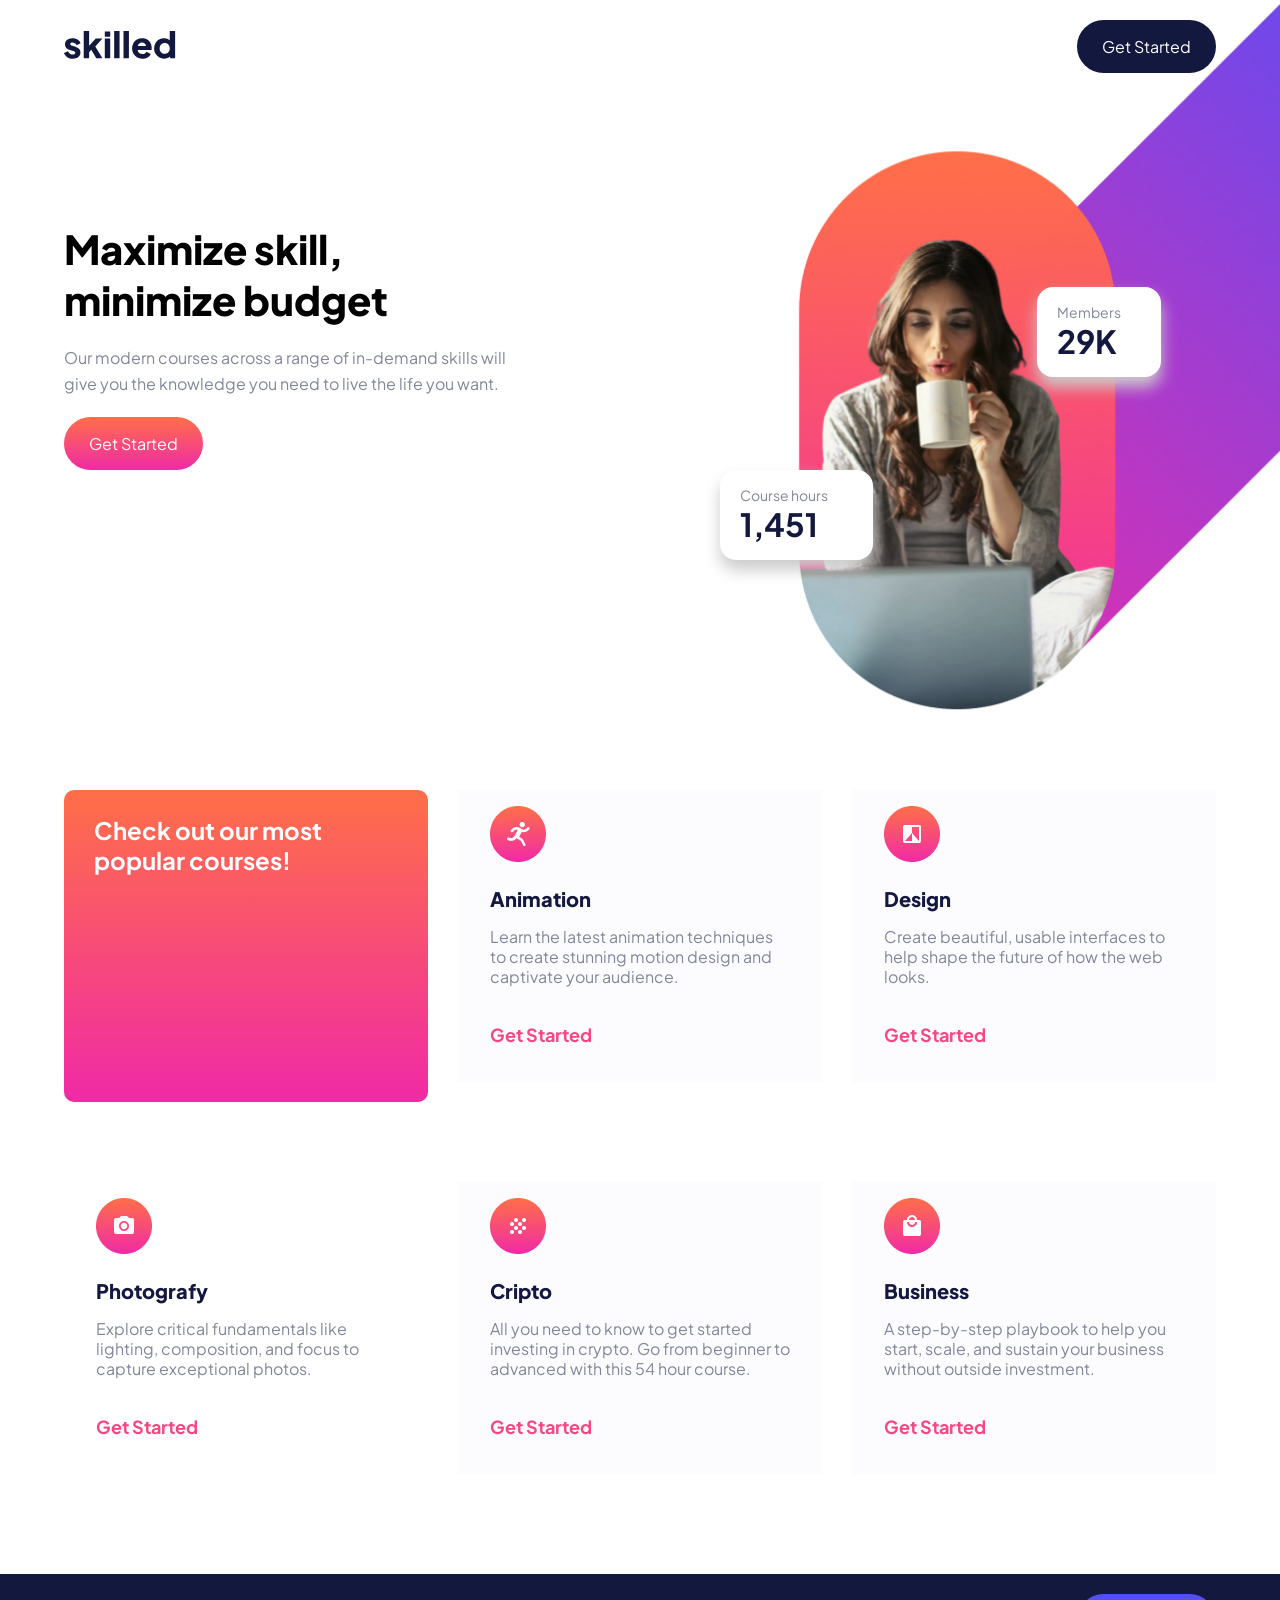
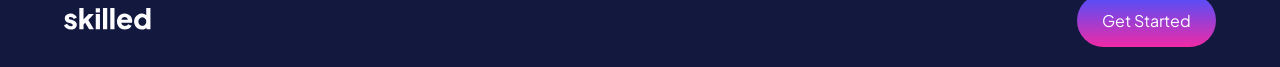
==== code/index.html @ 69a53175 "Inicio del Trabajo Importación de plantilla de trabajo para un diseño Responsive" ====
<!doctype html>
<html class="no-js" lang="">

<head>
  <meta charset="utf-8">
  <meta name="viewport" content="width=device-width, initial-scale=1">
  <title>CSS Proyectos - Elearning Landing Page</title>
  <link rel="stylesheet" href="css/style.css">
  <meta name="description" content="">
  <link rel="preconnect" href="https://fonts.googleapis.com">
  <link rel="preconnect" href="https://fonts.gstatic.com" crossorigin>
  <link href="https://fonts.googleapis.com/css2?family=Plus+Jakarta+Sans:ital,wght@0,200..800;1,200..800&display=swap" rel="stylesheet">

  <meta property="og:title" content="">
  <meta property="og:type" content="">
  <meta property="og:url" content="">
  <meta property="og:image" content="">

  <link rel="icon" href="/favicon.ico" sizes="any">
  <link rel="icon" href="/icon.svg" type="image/svg+xml">
  <link rel="apple-touch-icon" href="icon.png">

  <link rel="manifest" href="site.webmanifest">
  <meta name="theme-color" content="#fafafa">
</head>

<body>
  <header class="header__principal">
    <div class="container">
      <a href="#">
        <img src="img/skilled.logo.svg" alt="Logotipo de Elearning Page">
      </a>

      <nav class="nav__principal">
        <ul>
          <li>
            <a class="button" href="#">Get Started</a>
          </li>
        </ul>
      </nav>

    </div>
  </header>

  <main>
    <div class="hero">
      <div class="container">
        <div class="hero__content">
          <h1 class="hero__title">Maximize skill, minimize budget</h1>
          <p class="hero__subtitle">Our modern courses across a range of 
            in-demand skills will give you the knowledge you need to live the life you want.
          </p>
          
          <p class="hero__buttons">
            <a class="button-pink-orange" href="#">Get Started</a>
          </p>
        </div>
          

        <div class="hero__img">
          <img class="hero__img-mobile" src="img/hero-img-mobile.png" alt="">
          <div class="hero__number 
          hero__number-1">
            <span class="hero__number-title">
              Members
            </span>
            <span class="hero__number-number">
              29K
            </span>
          </div>
          <div class="hero__number 
          hero__number-2">
            <span class="hero__number-title">
              Course hours
            </span>
            <span class="hero__number-number">
              1,451
            </span>
          </div>
        </div>
      </div>
    </div>

    <div class="activities">
      <div class="container">
        <header class="activities__header">
          <h2>Check out our most popular courses!</h2>
        </header>

        <article class="activities__item 
          activities__item--animation">
          <span class="activities__item-icon">
            <img src="img/animation-icon.png" alt="">
          </span>
          <h3 class="activities__item-title">Animation</h3>
          <p class="activities__item-description">
            Learn the latest animation techniques to create stunning 
            motion design and captivate your audience.
          </p>
          <p class="activities__item-cta">
            <a class="button-link" href="#">Get Started</a>
          </p>
        </article>

        <article class="activities__item 
          activities__item--design">
          <span class="activities__item-icon">
            <img src="img/design-icon.png" alt="">
          </span>
          <h3 class="activities__item-title">Design</h3>
          <p class="activities__item-description">
            Create beautiful, usable interfaces 
            to help shape the future of how the web looks.
          </p>
          <p class="activities__item-cta">
            <a class="button-link" href="#">Get Started</a>
          </p>
        </article>

        <article class="activities__item 
          activities__item--photograpy">
          <span class="activities__item-icon">
            <img src="img/photografy-icon.png" alt="">
          </span>
          <h3 class="activities__item-title">Photografy</h3>
          <p class="activities__item-description">
            Explore critical fundamentals like lighting, 
            composition, and focus to capture exceptional photos.
          </p>
          <p class="activities__item-cta">
            <a class="button-link" href="#">Get Started</a>
          </p>
        </article>

        <article class="activities__item 
          activities__item--cripto">
          <span class="activities__item-icon">
            <img src="img/cripto-icon.png" alt="">
          </span>
          <h3 class="activities__item-title">Cripto</h3>
          <p class="activities__item-description">
            All you need to know to get started investing in crypto. 
            Go from beginner to advanced with this 54 hour course.
          </p>
          <p class="activities__item-cta">
            <a class="button-link" href="#">Get Started</a>
          </p>
        </article>

        <article class="activities__item 
          activities__item--business">
          <span class="activities__item-icon">
            <img src="img/bussines-icon.png" alt="">
          </span>
          <h3 class="activities__item-title">Business</h3>
          <p class="activities__item-description">
            A step-by-step playbook to help you start, scale, 
            and sustain your business without outside investment.
          </p>
          <p class="activities__item-cta">
            <a class="button-link" href="#">Get Started</a>
          </p>
        </article>
      </div>
    </div>


  </main>

  <footer class="footer__principal">
    <div class="container">
      <a href="#">
        <img src="img/skilled-white-logo.svg" alt="Logotipo de Elearning Page">
      </a>

      <nav class="nav__secundario">
        <ul>
          <li>
            <a class="button-pink-blue" href="#">Get Started</a>
          </li>
        </ul>
      </nav>

    </div>
  </footer>

</body>

</html>
---- code/css/style.css ----
/* Fonts*/
/* Sizes Container */
/* Colors */
* {
  padding: 0;
  margin: 0;
  box-sizing: border-box;
}

body {
  font-family: "Plus Jakarta Sans", sans-serif;
}

img {
  max-width: 100%;
}

h1,
h2,
h3,
h4,
h5 {
  font-family: "Plus Jakarta Sans", sans-serif;
}

.button {
  display: inline-block;
  color: #FFFFFF;
  background-color: #13183F;
  padding: 16px 25px;
  border-radius: 28px;
  text-decoration: none;
}
.button:hover {
  background-color: #666ca3;
}

.button-pink-blue {
  display: inline-block;
  color: #FFFFFF;
  background-color: #13183F;
  padding: 16px 25px;
  border-radius: 28px;
  text-decoration: none;
}
.button-pink-blue:hover {
  background-color: #666ca3;
}
.button-pink-blue {
  background-image: linear-gradient(180deg, #4851FF 0.04%, #F02AA6 100%);
}
.button-pink-blue:hover {
  background: linear-gradient(0deg, rgba(255, 255, 255, 0.5) 0%, rgba(255, 255, 255, 0.5) 100%), linear-gradient(180deg, #4251FF -54.32%, #F02AA6 100%);
}

.button-pink-orange {
  display: inline-block;
  color: #FFFFFF;
  background-color: #13183F;
  padding: 16px 25px;
  border-radius: 28px;
  text-decoration: none;
}
.button-pink-orange:hover {
  background-color: #666ca3;
}
.button-pink-orange {
  background-image: linear-gradient(180deg, #FF6F48 0.04%, #F02AA6 100%);
}
.button-pink-orange:hover {
  background: linear-gradient(0deg, rgba(255, 255, 255, 0.5) 0%, rgba(255, 255, 255, 0.5) 100%), linear-gradient(180deg, #FF6F48 0%, #F02AA6 100%);
}

.button-link {
  color: #F74780;
  font-weight: bold;
  text-decoration: none;
  font-size: 18px;
}

.hero {
  margin-bottom: 120px;
}
.hero__title {
  margin-bottom: 20px;
  font-size: 40px;
  font-weight: 800;
  line-height: 51px;
}
.hero__subtitle {
  margin-bottom: 20px;
  color: #83869A;
  line-height: 26px;
}
.hero__buttons {
  margin-bottom: 40px;
}
.hero__img {
  text-align: center;
  width: 80%;
  margin-left: 10%;
  position: relative;
}
@media (min-width: 768px) {
  .hero__img {
    width: 50%;
    margin: 0;
  }
}
.hero__number {
  display: inline-block;
  background-color: white;
  width: max-content;
  color: #13183F;
  padding: 5px;
  text-align: left;
  gap: 10px;
  position: absolute;
  border-radius: 1rem;
  box-shadow: 0 10px 1rem #ccc;
}
.hero__number span {
  display: block;
}
.hero__number-title {
  font-size: 14px;
  color: #83869A;
}
.hero__number-number {
  color: #13183F;
  font-size: 32px;
  font-weight: 700;
}
.hero__number-1 {
  padding: 16px 20px 16px 20px;
  top: 0;
  right: 0;
  position: absolute;
}
@media (min-width: 768px) {
  .hero__number-1 {
    top: -15px;
  }
}
@media (min-width: 1024px) {
  .hero__number-1 {
    top: 64px;
    padding-right: 40px;
  }
}
@media (min-width: 1200px) {
  .hero__number-1 {
    top: 64px;
    right: 55px;
    padding-right: 40px;
  }
}
.hero__number-2 {
  padding: 16px 45px 16px 20px;
  bottom: 0;
  left: 0;
  position: absolute;
}
@media (min-width: 768px) {
  .hero__number-2 {
    bottom: -80px;
    left: 34px;
  }
}
@media (min-width: 1024px) {
  .hero__number-2 {
    bottom: -130px;
    left: 64px;
  }
}
@media (min-width: 1200px) {
  .hero__number-2 {
    bottom: -50px;
    left: 80px;
  }
}
@media (min-width: 768px) {
  .hero__img-mobile {
    display: none;
  }
}
@media (min-width: 768px) {
  .hero .container {
    display: flex;
    justify-content: space-between;
  }
}
@media (min-width: 1024px) {
  .hero .container {
    padding-bottom: 200px;
  }
}
@media (min-width: 768px) {
  .hero__content {
    width: 50%;
  }
}
@media (min-width: 1024px) {
  .hero__content {
    width: 40%;
  }
}
@media (min-width: 1200px) {
  .hero__content {
    max-width: 450px;
  }
}
@media (min-width: 1024px) {
  .hero {
    margin-bottom: 50px;
  }
}

.activities__header {
  background-image: linear-gradient(180deg, #FF6F48 0.04%, #F02AA6 100%);
  padding: 25px 30px;
  color: white;
  border-radius: 10px;
  margin-bottom: 20px;
}
@media (min-width: 768px) {
  .activities__header {
    margin-bottom: 0;
  }
}
.activities__item {
  padding: 1rem 2rem;
}
.activities__item--animation {
  background-color: #FCFCFF;
  margin-bottom: 20px;
}
.activities__item--design {
  background-color: #FCFCFF;
  margin-bottom: 20px;
}
.activities__item--photografy {
  background-color: #FCFCFF;
  margin-bottom: 20px;
}
.activities__item--cripto {
  background-color: #FCFCFF;
  margin-bottom: 20px;
}
.activities__item--business {
  background-color: #FCFCFF;
  margin-bottom: 20px;
}
.activities__item-icon {
  margin-bottom: 40px;
}
.activities__item-title {
  color: #13183F;
  font-weight: 800;
  font-size: 20px;
  margin-bottom: 16px;
  margin-top: 20px;
}
.activities__item-description {
  font-size: 16px;
  line-height: 20px;
  color: #83869A;
  margin-bottom: 16px;
}
.activities__item-cta {
  padding: 20px 20px 20px 0;
}
@media (min-width: 768px) {
  .activities .container {
    display: grid;
    grid-template-columns: 1fr 1fr;
    gap: 40px 30px;
    margin-bottom: 50px;
  }
}
@media (min-width: 1024px) {
  .activities .container {
    grid-template-columns: 1fr 1fr 1fr;
    gap: 80px 30px;
    padding-top: 30px;
    padding-bottom: 30px;
  }
}
@media (min-width: 1024px) {
  .activities {
    margin-top: 120px;
  }
}
@media (min-width: 1200px) {
  .activities {
    margin-top: 20px;
  }
}

footer.footer__principal {
  padding-top: 20px;
  padding-bottom: 20px;
  background-color: #13183F;
}
footer.footer__principal .container {
  display: flex;
  justify-content: space-between;
  align-items: center;
}
footer.footer__principal ul {
  padding: 0;
  margin: 0;
  list-style: none;
}

header.header__principal {
  padding-top: 20px;
  padding-bottom: 20px;
}
header.header__principal .container {
  display: flex;
  justify-content: space-between;
  align-items: center;
}
header.header__principal ul {
  padding: 0;
  margin: 0;
  list-style: none;
}
@media (min-width: 1024px) {
  header.header__principal {
    margin-bottom: 130px;
  }
}

.container {
  padding-left: 16px;
  padding-right: 16px;
  max-width: 1200px;
  margin-left: auto;
  margin-right: auto;
}
@media (min-width: 1024px) {
  .container {
    padding-left: 24px;
    padding-right: 24px;
  }
}

@media (min-width: 768px) {
  body {
    background-image: url("../img/hero-img-tablet.png");
    background-repeat: no-repeat;
    background-position: 125% 0;
    background-size: 400px;
  }
}
@media (min-width: 1024px) {
  body {
    background-position: 130% 1%;
    background-size: 600px;
  }
}
@media (min-width: 1200px) {
  body {
    background-position: 108% -15px;
    background-size: 600px;
  }
}

html * {
  font-family: "Plus Jakarta Sans", sans-serif;
}

body {
  overflow-x: hidden;
}

/*# sourceMappingURL=style.css.map */
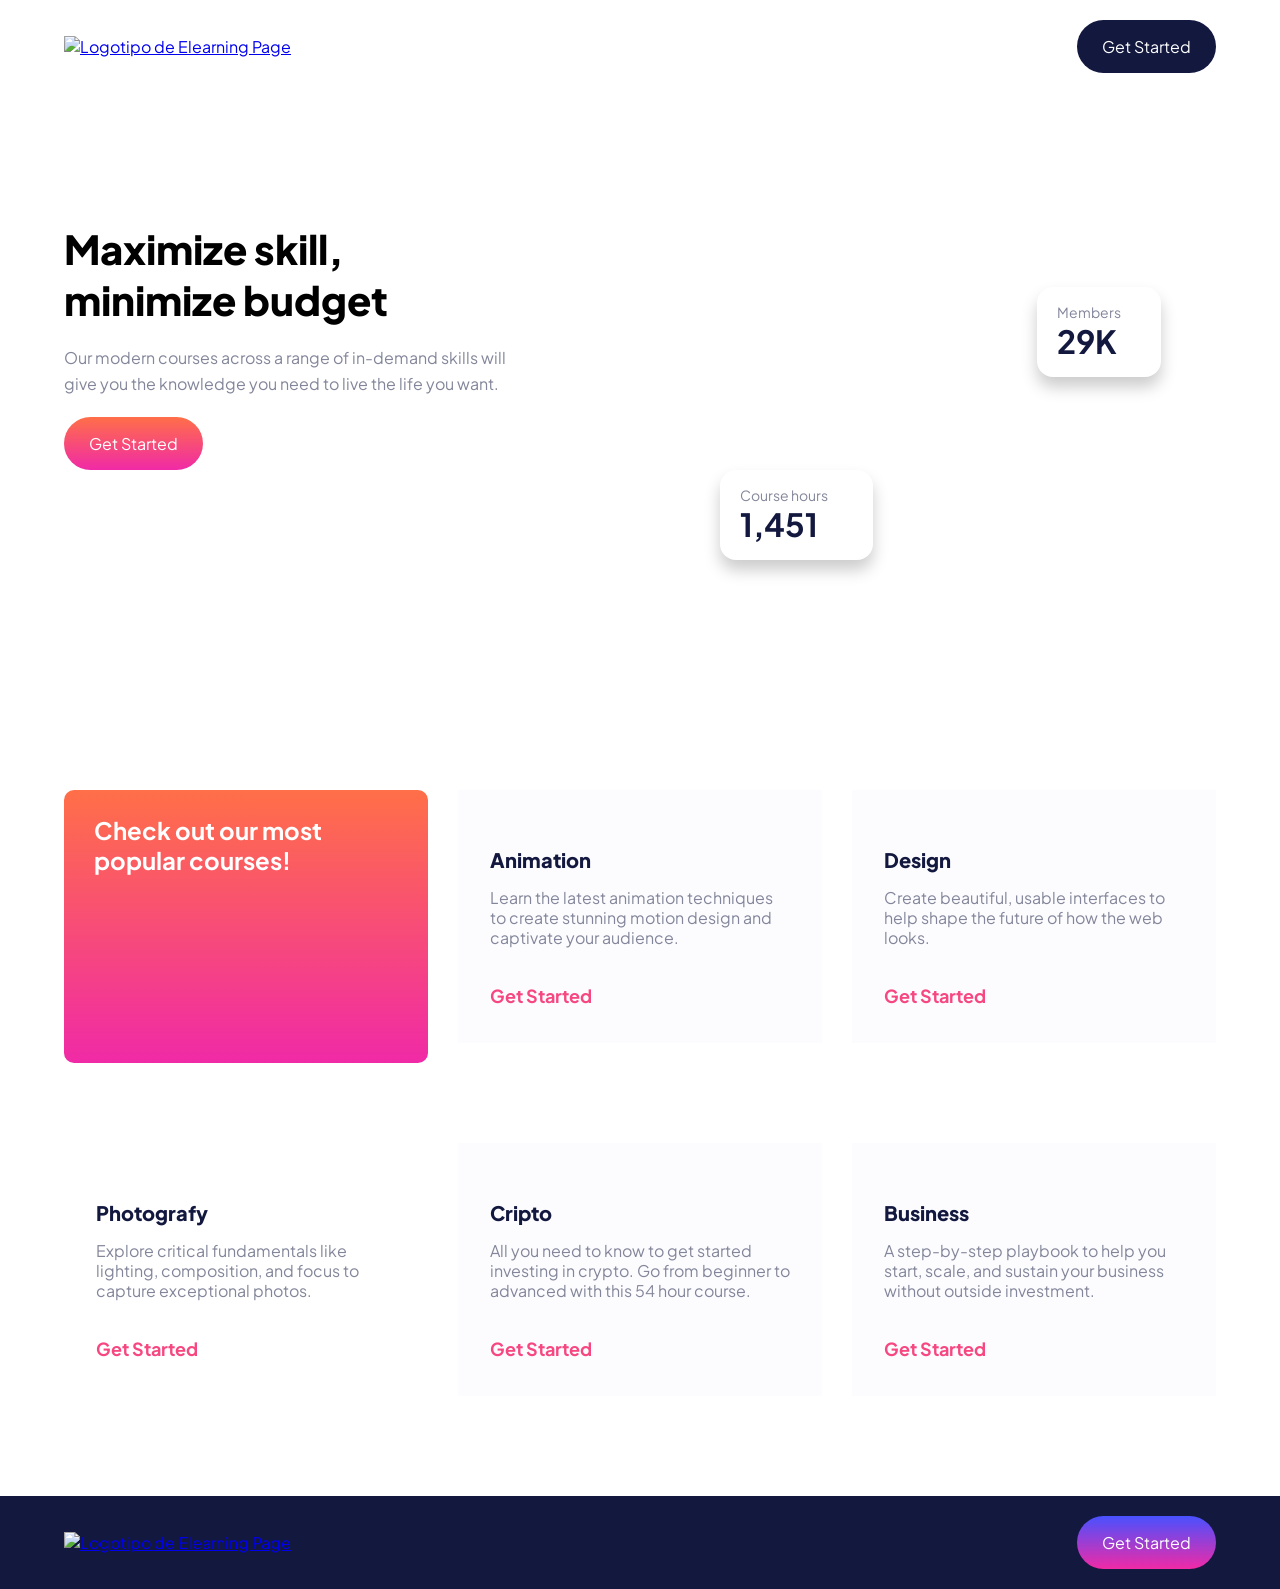
==== commit c4c76a9a: "Mas Cambios Obtencion de archivos y colores" ====
--- a/code/index.html
+++ b/code/index.html
@@ -4,13 +4,17 @@
 <head>
   <meta charset="utf-8">
   <meta name="viewport" content="width=device-width, initial-scale=1">
-  <title>CSS Proyectos - Elearning Landing Page</title>
+  <title>CSS Proyectos - Modern Art Gallery</title>
   <link rel="stylesheet" href="css/style.css">
   <meta name="description" content="">
   <link rel="preconnect" href="https://fonts.googleapis.com">
   <link rel="preconnect" href="https://fonts.gstatic.com" crossorigin>
   <link href="https://fonts.googleapis.com/css2?family=Plus+Jakarta+Sans:ital,wght@0,200..800;1,200..800&display=swap" rel="stylesheet">
-
+  <link rel="preconnect" href="https://fonts.googleapis.com">
+  <link rel="preconnect" href="https://fonts.gstatic.com" crossorigin>
+  <link href="https://fonts.googleapis.com/css2?family=Outfit:wght@100..900&display=swap" rel="stylesheet">
+  <link href="https://fonts.googleapis.com/css2?family=Big+Shoulders:opsz,wght@10..72,100..900&display=swap" rel="stylesheet">
+  
   <meta property="og:title" content="">
   <meta property="og:type" content="">
   <meta property="og:url" content="">
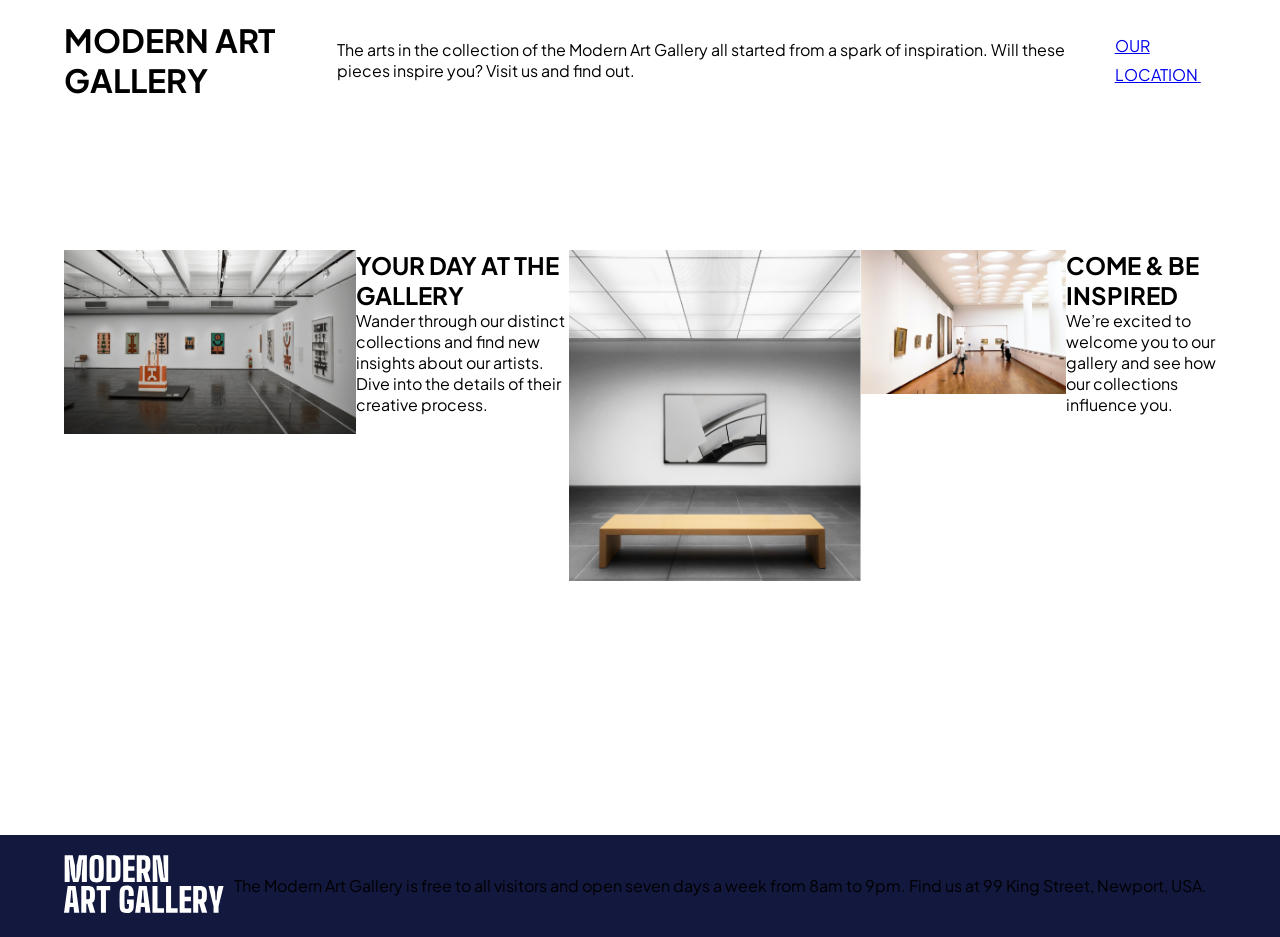
==== commit 741774a8: "html completado" ====
--- a/code/index.html
+++ b/code/index.html
@@ -14,7 +14,8 @@
   <link rel="preconnect" href="https://fonts.gstatic.com" crossorigin>
   <link href="https://fonts.googleapis.com/css2?family=Outfit:wght@100..900&display=swap" rel="stylesheet">
   <link href="https://fonts.googleapis.com/css2?family=Big+Shoulders:opsz,wght@10..72,100..900&display=swap" rel="stylesheet">
-  
+  <link rel="stylesheet" href="https://i.icomoon.io/public/temp/37f797ec00/ConquerBlocks/style.css">
+
   <meta property="og:title" content="">
   <meta property="og:type" content="">
   <meta property="og:url" content="">
@@ -29,19 +30,21 @@
 </head>
 
 <body>
+  <div class="container_info">
   <header class="header__principal">
     <div class="container">
-      <a href="#">
-        <img src="img/skilled.logo.svg" alt="Logotipo de Elearning Page">
+      <h1 class="header__title">MODERN ART GALLERY</h1>
+
+      <p class="header__description">
+        The arts in the collection of the Modern Art Gallery 
+        all started from a spark of inspiration. 
+        Will these pieces inspire you? Visit us and find out.
+      </p>
+
+      <a href="#" class="btn-location">
+        <span class="btn-location__text">OUR LOCATION</span>
+        <span class="btn-location__icon"><img src="img/flecha-btn.svg" alt=""></span>
       </a>
-
-      <nav class="nav__principal">
-        <ul>
-          <li>
-            <a class="button" href="#">Get Started</a>
-          </li>
-        </ul>
-      </nav>
 
     </div>
   </header>
@@ -49,141 +52,57 @@
   <main>
     <div class="hero">
       <div class="container">
-        <div class="hero__content">
-          <h1 class="hero__title">Maximize skill, minimize budget</h1>
-          <p class="hero__subtitle">Our modern courses across a range of 
-            in-demand skills will give you the knowledge you need to live the life you want.
+
+        <section class="hero-1">
+          <img src="img/galeria-cuadros.png" alt="Galería de cuadros">
+        </section>
+
+        <section class="hero-2">
+          <h1 class="hero-2__title">YOUR DAY AT THE GALLERY</h1>
+          <p class="hero-2__description">
+            Wander through our distinct collections and find new insights about our artists. 
+            Dive into the details of their creative process.
           </p>
-          
-          <p class="hero__buttons">
-            <a class="button-pink-orange" href="#">Get Started</a>
+        </section>
+
+        <section class="hero-3">
+          <img src="img/cuadro-banco.png" alt="Cuadro y un banco">
+        </section>
+
+        <section class="hero-4">
+          <img src="img/galeria-con-gente.png" alt="Galería con gente">
+        </section>
+
+        <section class="hero-5">
+          <h2 class="hero-5__title">COME & BE INSPIRED</h2>
+          <p class="hero-5__description">
+            We’re excited to welcome you to our gallery and 
+            see how our collections influence you.
           </p>
-        </div>
-          
-
-        <div class="hero__img">
-          <img class="hero__img-mobile" src="img/hero-img-mobile.png" alt="">
-          <div class="hero__number 
-          hero__number-1">
-            <span class="hero__number-title">
-              Members
-            </span>
-            <span class="hero__number-number">
-              29K
-            </span>
-          </div>
-          <div class="hero__number 
-          hero__number-2">
-            <span class="hero__number-title">
-              Course hours
-            </span>
-            <span class="hero__number-number">
-              1,451
-            </span>
-          </div>
-        </div>
-      </div>
-    </div>
-
-    <div class="activities">
-      <div class="container">
-        <header class="activities__header">
-          <h2>Check out our most popular courses!</h2>
-        </header>
-
-        <article class="activities__item 
-          activities__item--animation">
-          <span class="activities__item-icon">
-            <img src="img/animation-icon.png" alt="">
-          </span>
-          <h3 class="activities__item-title">Animation</h3>
-          <p class="activities__item-description">
-            Learn the latest animation techniques to create stunning 
-            motion design and captivate your audience.
-          </p>
-          <p class="activities__item-cta">
-            <a class="button-link" href="#">Get Started</a>
-          </p>
-        </article>
-
-        <article class="activities__item 
-          activities__item--design">
-          <span class="activities__item-icon">
-            <img src="img/design-icon.png" alt="">
-          </span>
-          <h3 class="activities__item-title">Design</h3>
-          <p class="activities__item-description">
-            Create beautiful, usable interfaces 
-            to help shape the future of how the web looks.
-          </p>
-          <p class="activities__item-cta">
-            <a class="button-link" href="#">Get Started</a>
-          </p>
-        </article>
-
-        <article class="activities__item 
-          activities__item--photograpy">
-          <span class="activities__item-icon">
-            <img src="img/photografy-icon.png" alt="">
-          </span>
-          <h3 class="activities__item-title">Photografy</h3>
-          <p class="activities__item-description">
-            Explore critical fundamentals like lighting, 
-            composition, and focus to capture exceptional photos.
-          </p>
-          <p class="activities__item-cta">
-            <a class="button-link" href="#">Get Started</a>
-          </p>
-        </article>
-
-        <article class="activities__item 
-          activities__item--cripto">
-          <span class="activities__item-icon">
-            <img src="img/cripto-icon.png" alt="">
-          </span>
-          <h3 class="activities__item-title">Cripto</h3>
-          <p class="activities__item-description">
-            All you need to know to get started investing in crypto. 
-            Go from beginner to advanced with this 54 hour course.
-          </p>
-          <p class="activities__item-cta">
-            <a class="button-link" href="#">Get Started</a>
-          </p>
-        </article>
-
-        <article class="activities__item 
-          activities__item--business">
-          <span class="activities__item-icon">
-            <img src="img/bussines-icon.png" alt="">
-          </span>
-          <h3 class="activities__item-title">Business</h3>
-          <p class="activities__item-description">
-            A step-by-step playbook to help you start, scale, 
-            and sustain your business without outside investment.
-          </p>
-          <p class="activities__item-cta">
-            <a class="button-link" href="#">Get Started</a>
-          </p>
-        </article>
+        </section>
       </div>
     </div>
 
 
   </main>
+  </div>
 
   <footer class="footer__principal">
     <div class="container">
       <a href="#">
-        <img src="img/skilled-white-logo.svg" alt="Logotipo de Elearning Page">
+        <img src="img/logo-modern-art-gallery.svg" alt="Logotipo de Modern Art Gallery">
       </a>
+      <p class="footer__description">
+        The Modern Art Gallery is free to all visitors and open 
+        seven days a week from 8am to 9pm. 
+        Find us at 99 King Street, Newport, USA.
+      </p>
 
-      <nav class="nav__secundario">
-        <ul>
-          <li>
-            <a class="button-pink-blue" href="#">Get Started</a>
-          </li>
-        </ul>
-      </nav>
+      <div class="footer__icon">
+        <span class="icon-facebook2"></span>
+        <span class="icon-instagram"></span>
+        <span class="icon-twitter"></span>
+      </div>
 
     </div>
   </footer>
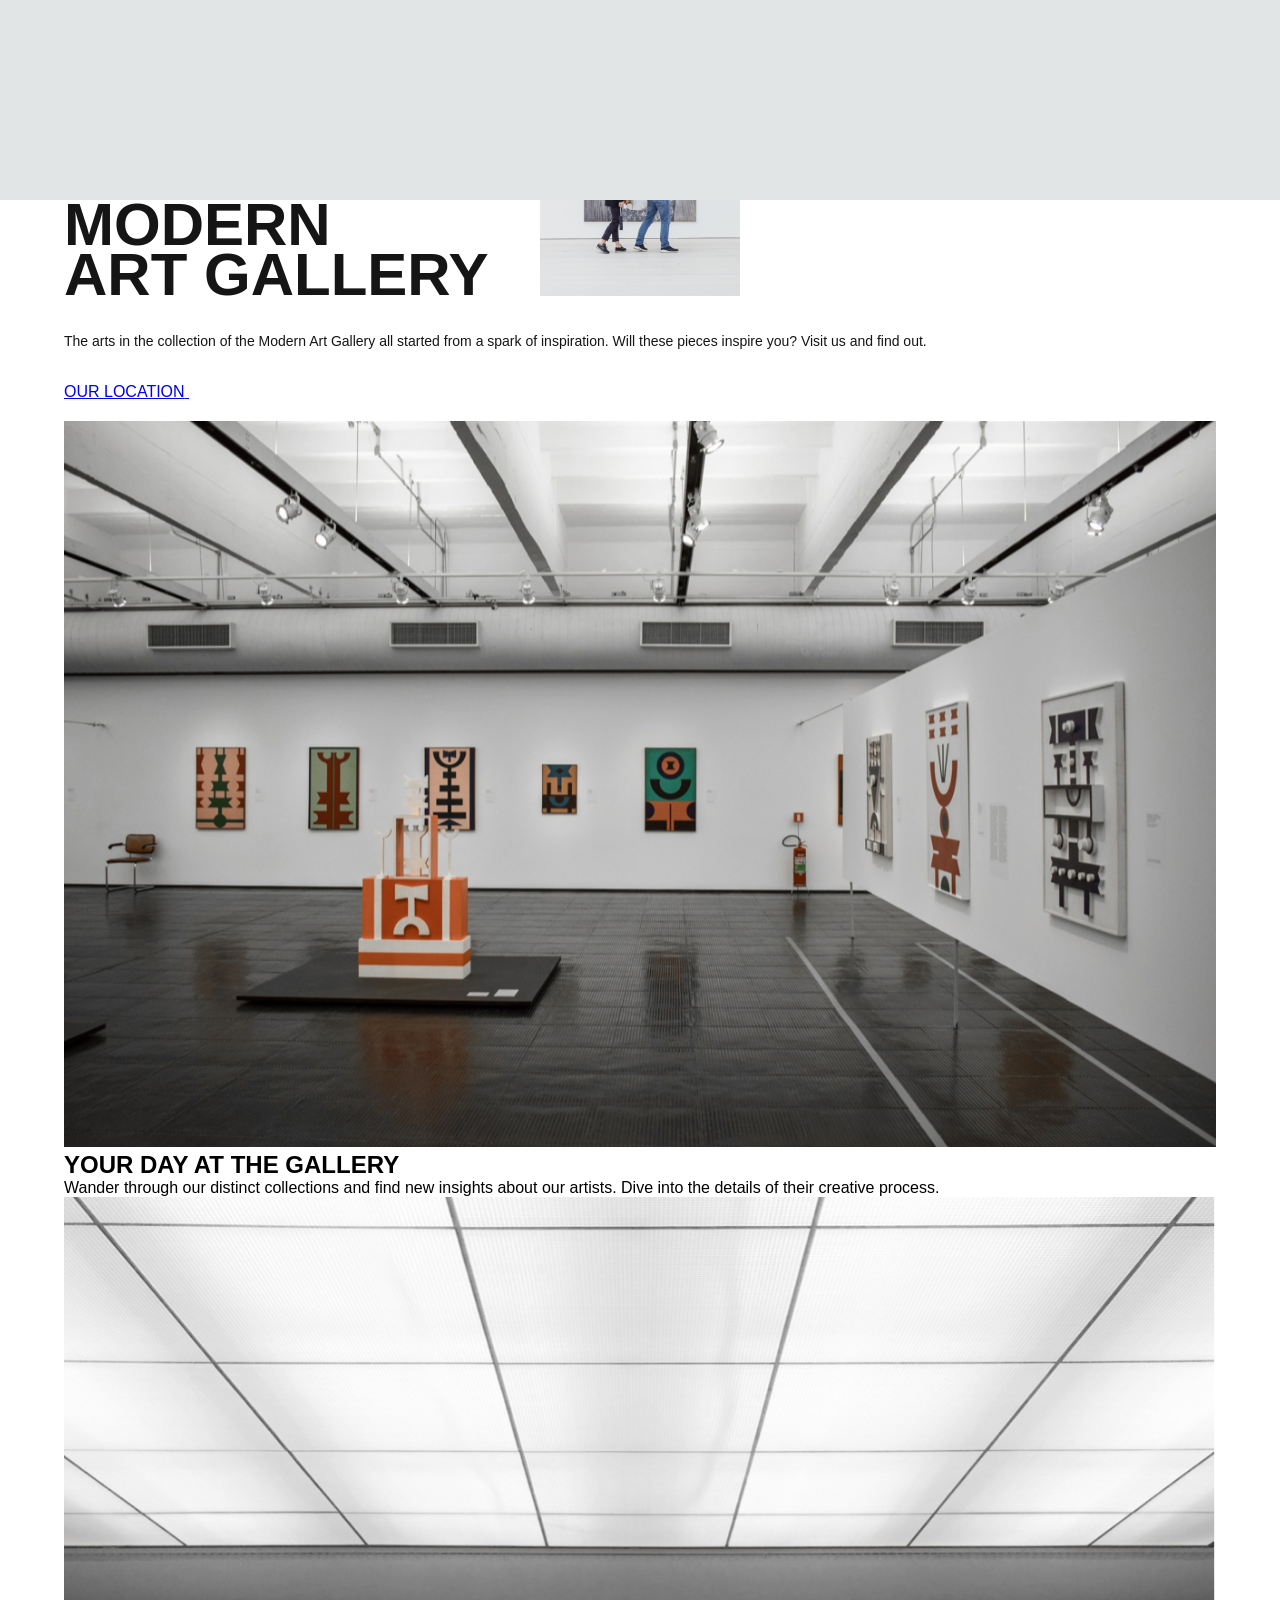
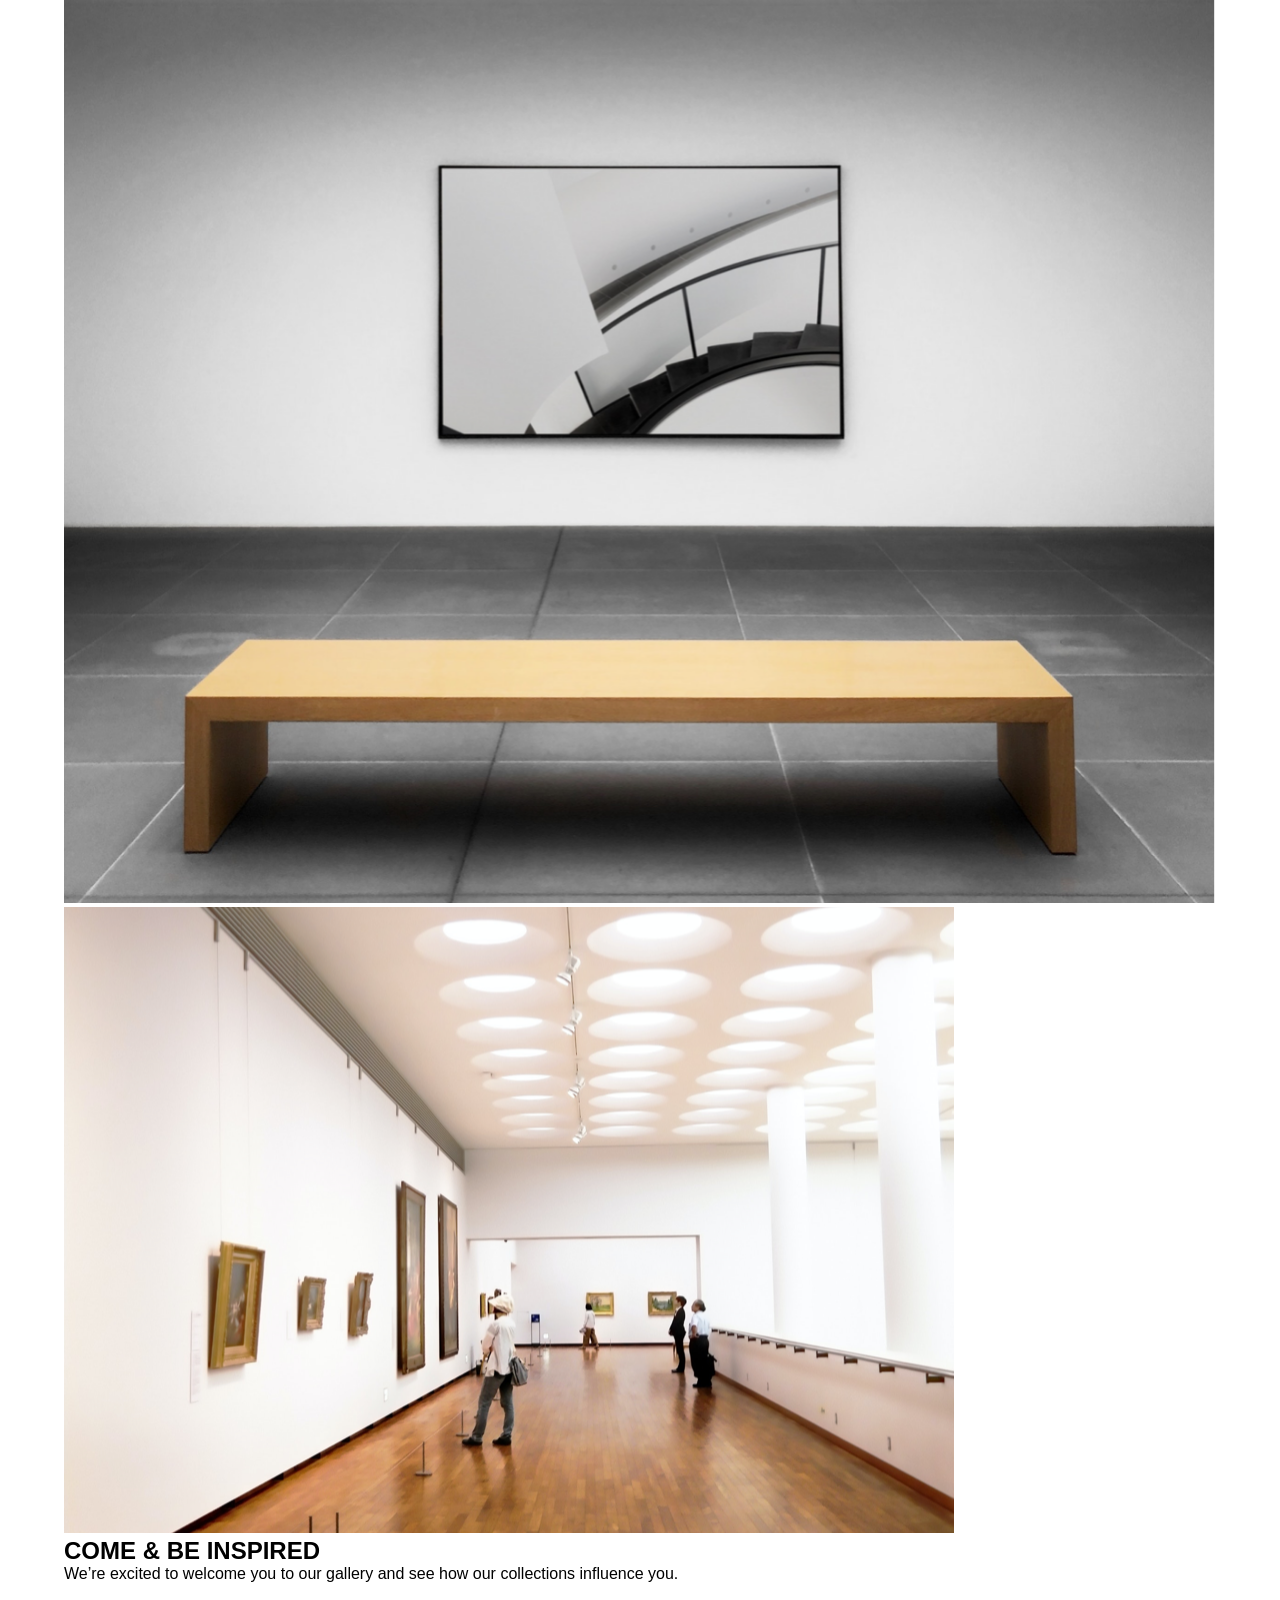
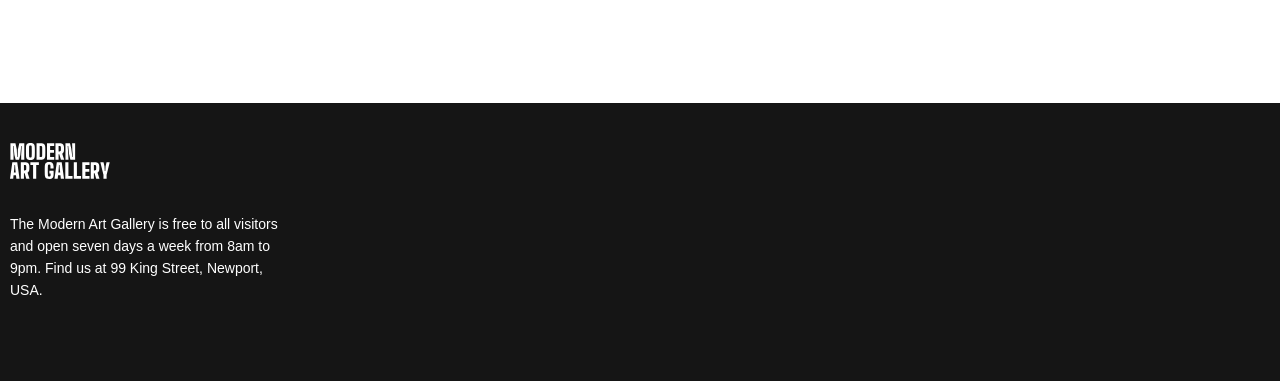
==== commit db62be48: "." ====
--- a/code/index.html
+++ b/code/index.html
@@ -33,7 +33,7 @@
   <div class="container_info">
   <header class="header__principal">
     <div class="container">
-      <h1 class="header__title">MODERN ART GALLERY</h1>
+      <h1 class="header__title">MODERN<br> ART GALLERY</h1>
 
       <p class="header__description">
         The arts in the collection of the Modern Art Gallery 
@@ -89,7 +89,7 @@
 
   <footer class="footer__principal">
     <div class="container">
-      <a href="#">
+      <a href="#" class="footer__logo">
         <img src="img/logo-modern-art-gallery.svg" alt="Logotipo de Modern Art Gallery">
       </a>
       <p class="footer__description">
--- a/code/css/style.css
+++ b/code/css/style.css
@@ -8,7 +8,7 @@
 }
 
 body {
-  font-family: "Plus Jakarta Sans", sans-serif;
+  font-family: "Outfit", sans-serif;
 }
 
 img {
@@ -20,356 +20,107 @@
 h3,
 h4,
 h5 {
-  font-family: "Plus Jakarta Sans", sans-serif;
-}
-
-.button {
-  display: inline-block;
-  color: #FFFFFF;
-  background-color: #13183F;
-  padding: 16px 25px;
-  border-radius: 28px;
-  text-decoration: none;
-}
-.button:hover {
-  background-color: #666ca3;
-}
-
-.button-pink-blue {
-  display: inline-block;
-  color: #FFFFFF;
-  background-color: #13183F;
-  padding: 16px 25px;
-  border-radius: 28px;
-  text-decoration: none;
-}
-.button-pink-blue:hover {
-  background-color: #666ca3;
-}
-.button-pink-blue {
-  background-image: linear-gradient(180deg, #4851FF 0.04%, #F02AA6 100%);
-}
-.button-pink-blue:hover {
-  background: linear-gradient(0deg, rgba(255, 255, 255, 0.5) 0%, rgba(255, 255, 255, 0.5) 100%), linear-gradient(180deg, #4251FF -54.32%, #F02AA6 100%);
-}
-
-.button-pink-orange {
-  display: inline-block;
-  color: #FFFFFF;
-  background-color: #13183F;
-  padding: 16px 25px;
-  border-radius: 28px;
-  text-decoration: none;
-}
-.button-pink-orange:hover {
-  background-color: #666ca3;
-}
-.button-pink-orange {
-  background-image: linear-gradient(180deg, #FF6F48 0.04%, #F02AA6 100%);
-}
-.button-pink-orange:hover {
-  background: linear-gradient(0deg, rgba(255, 255, 255, 0.5) 0%, rgba(255, 255, 255, 0.5) 100%), linear-gradient(180deg, #FF6F48 0%, #F02AA6 100%);
-}
-
-.button-link {
-  color: #F74780;
-  font-weight: bold;
-  text-decoration: none;
-  font-size: 18px;
+  font-family: "Big Shoulders", sans-serif;
 }
 
 .hero {
   margin-bottom: 120px;
 }
-.hero__title {
-  margin-bottom: 20px;
-  font-size: 40px;
-  font-weight: 800;
-  line-height: 51px;
-}
-.hero__subtitle {
-  margin-bottom: 20px;
-  color: #83869A;
-  line-height: 26px;
-}
-.hero__buttons {
-  margin-bottom: 40px;
-}
-.hero__img {
-  text-align: center;
-  width: 80%;
-  margin-left: 10%;
-  position: relative;
-}
-@media (min-width: 768px) {
-  .hero__img {
-    width: 50%;
-    margin: 0;
-  }
-}
-.hero__number {
-  display: inline-block;
-  background-color: white;
-  width: max-content;
-  color: #13183F;
-  padding: 5px;
-  text-align: left;
-  gap: 10px;
-  position: absolute;
-  border-radius: 1rem;
-  box-shadow: 0 10px 1rem #ccc;
-}
-.hero__number span {
-  display: block;
-}
-.hero__number-title {
-  font-size: 14px;
-  color: #83869A;
-}
-.hero__number-number {
-  color: #13183F;
-  font-size: 32px;
-  font-weight: 700;
-}
-.hero__number-1 {
-  padding: 16px 20px 16px 20px;
-  top: 0;
-  right: 0;
-  position: absolute;
-}
-@media (min-width: 768px) {
-  .hero__number-1 {
-    top: -15px;
-  }
-}
-@media (min-width: 1024px) {
-  .hero__number-1 {
-    top: 64px;
-    padding-right: 40px;
-  }
-}
-@media (min-width: 1200px) {
-  .hero__number-1 {
-    top: 64px;
-    right: 55px;
-    padding-right: 40px;
-  }
-}
-.hero__number-2 {
-  padding: 16px 45px 16px 20px;
-  bottom: 0;
-  left: 0;
-  position: absolute;
-}
-@media (min-width: 768px) {
-  .hero__number-2 {
-    bottom: -80px;
-    left: 34px;
-  }
-}
-@media (min-width: 1024px) {
-  .hero__number-2 {
-    bottom: -130px;
-    left: 64px;
-  }
-}
-@media (min-width: 1200px) {
-  .hero__number-2 {
-    bottom: -50px;
-    left: 80px;
-  }
-}
-@media (min-width: 768px) {
-  .hero__img-mobile {
-    display: none;
-  }
-}
-@media (min-width: 768px) {
-  .hero .container {
-    display: flex;
-    justify-content: space-between;
-  }
-}
-@media (min-width: 1024px) {
-  .hero .container {
-    padding-bottom: 200px;
-  }
-}
-@media (min-width: 768px) {
-  .hero__content {
-    width: 50%;
-  }
-}
-@media (min-width: 1024px) {
-  .hero__content {
-    width: 40%;
-  }
-}
-@media (min-width: 1200px) {
-  .hero__content {
-    max-width: 450px;
-  }
-}
-@media (min-width: 1024px) {
-  .hero {
-    margin-bottom: 50px;
-  }
-}
-
-.activities__header {
-  background-image: linear-gradient(180deg, #FF6F48 0.04%, #F02AA6 100%);
-  padding: 25px 30px;
-  color: white;
-  border-radius: 10px;
-  margin-bottom: 20px;
-}
-@media (min-width: 768px) {
-  .activities__header {
-    margin-bottom: 0;
-  }
-}
-.activities__item {
-  padding: 1rem 2rem;
-}
-.activities__item--animation {
-  background-color: #FCFCFF;
-  margin-bottom: 20px;
-}
-.activities__item--design {
-  background-color: #FCFCFF;
-  margin-bottom: 20px;
-}
-.activities__item--photografy {
-  background-color: #FCFCFF;
-  margin-bottom: 20px;
-}
-.activities__item--cripto {
-  background-color: #FCFCFF;
-  margin-bottom: 20px;
-}
-.activities__item--business {
-  background-color: #FCFCFF;
-  margin-bottom: 20px;
-}
-.activities__item-icon {
-  margin-bottom: 40px;
-}
-.activities__item-title {
-  color: #13183F;
-  font-weight: 800;
-  font-size: 20px;
-  margin-bottom: 16px;
-  margin-top: 20px;
-}
-.activities__item-description {
-  font-size: 16px;
-  line-height: 20px;
-  color: #83869A;
-  margin-bottom: 16px;
-}
-.activities__item-cta {
-  padding: 20px 20px 20px 0;
-}
-@media (min-width: 768px) {
-  .activities .container {
-    display: grid;
-    grid-template-columns: 1fr 1fr;
-    gap: 40px 30px;
-    margin-bottom: 50px;
-  }
-}
-@media (min-width: 1024px) {
-  .activities .container {
-    grid-template-columns: 1fr 1fr 1fr;
-    gap: 80px 30px;
-    padding-top: 30px;
-    padding-bottom: 30px;
-  }
-}
-@media (min-width: 1024px) {
-  .activities {
-    margin-top: 120px;
-  }
-}
-@media (min-width: 1200px) {
-  .activities {
-    margin-top: 20px;
-  }
-}
 
 footer.footer__principal {
-  padding-top: 20px;
+  padding-top: 40px;
   padding-bottom: 20px;
-  background-color: #13183F;
+  padding-right: 10px;
+  padding-left: 10px;
+  background-color: #151515;
 }
 footer.footer__principal .container {
   display: flex;
-  justify-content: space-between;
+  flex-direction: column;
+  justify-content: center;
+  align-items: start;
+}
+footer.footer__principal .footer__logo {
+  width: 100px;
+  padding-bottom: 30px;
+}
+footer.footer__principal .footer__description {
+  font-family: "Outfit", sans-serif;
+  font-size: 14px;
+  font-weight: 300;
+  width: 280px;
+  line-height: 22px;
+  color: #FFFFFF;
+  padding-bottom: 30px;
   align-items: center;
 }
-footer.footer__principal ul {
-  padding: 0;
-  margin: 0;
-  list-style: none;
+footer.footer__principal .footer__icon {
+  color: #FFFFFF;
+  display: flex;
+  gap: 18px;
+  padding-bottom: 30px;
 }
 
 header.header__principal {
-  padding-top: 20px;
+  padding-top: 200px;
   padding-bottom: 20px;
 }
 header.header__principal .container {
   display: flex;
-  justify-content: space-between;
-  align-items: center;
+  flex-direction: column;
 }
-header.header__principal ul {
-  padding: 0;
-  margin: 0;
-  list-style: none;
+header.header__principal .header__title {
+  font-family: "Big Shoulders", sans-serif;
+  font-size: 60px;
+  font-weight: 900;
+  line-height: 50px;
+  color: #151515;
+  padding-bottom: 30px;
 }
-@media (min-width: 1024px) {
-  header.header__principal {
-    margin-bottom: 130px;
-  }
+header.header__principal .header__description {
+  font-family: "Outfit", sans-serif;
+  font-size: 14px;
+  font-weight: 400;
+  line-height: 22px;
+  color: #151515;
+  padding-bottom: 20px;
 }
-
-.container {
-  padding-left: 16px;
-  padding-right: 16px;
+.container_info {
+  padding-left: 15px;
+  padding-right: 22px;
   max-width: 1200px;
   margin-left: auto;
   margin-right: auto;
 }
 @media (min-width: 1024px) {
-  .container {
+  .container_info {
     padding-left: 24px;
     padding-right: 24px;
   }
 }
 
-@media (min-width: 768px) {
-  body {
-    background-image: url("../img/hero-img-tablet.png");
-    background-repeat: no-repeat;
-    background-position: 125% 0;
-    background-size: 400px;
-  }
+body {
+  padding: 0px;
+  position: relative;
+  background-image: url("../img/cuadro-abuela.png");
+  background-repeat: no-repeat;
+  background-size: 200px;
+  background-position: 50% 0%;
+  z-index: 1;
 }
-@media (min-width: 1024px) {
-  body {
-    background-position: 130% 1%;
-    background-size: 600px;
-  }
-}
-@media (min-width: 1200px) {
-  body {
-    background-position: 108% -15px;
-    background-size: 600px;
-  }
+body::before {
+  content: "";
+  position: absolute;
+  top: 0;
+  left: 0;
+  width: 100%;
+  height: 200px;
+  background-color: #E1E5E6;
+  z-index: -1;
 }
 
 html * {
-  font-family: "Plus Jakarta Sans", sans-serif;
+  font-family: "Outfit", sans-serif;
 }
 
 body {
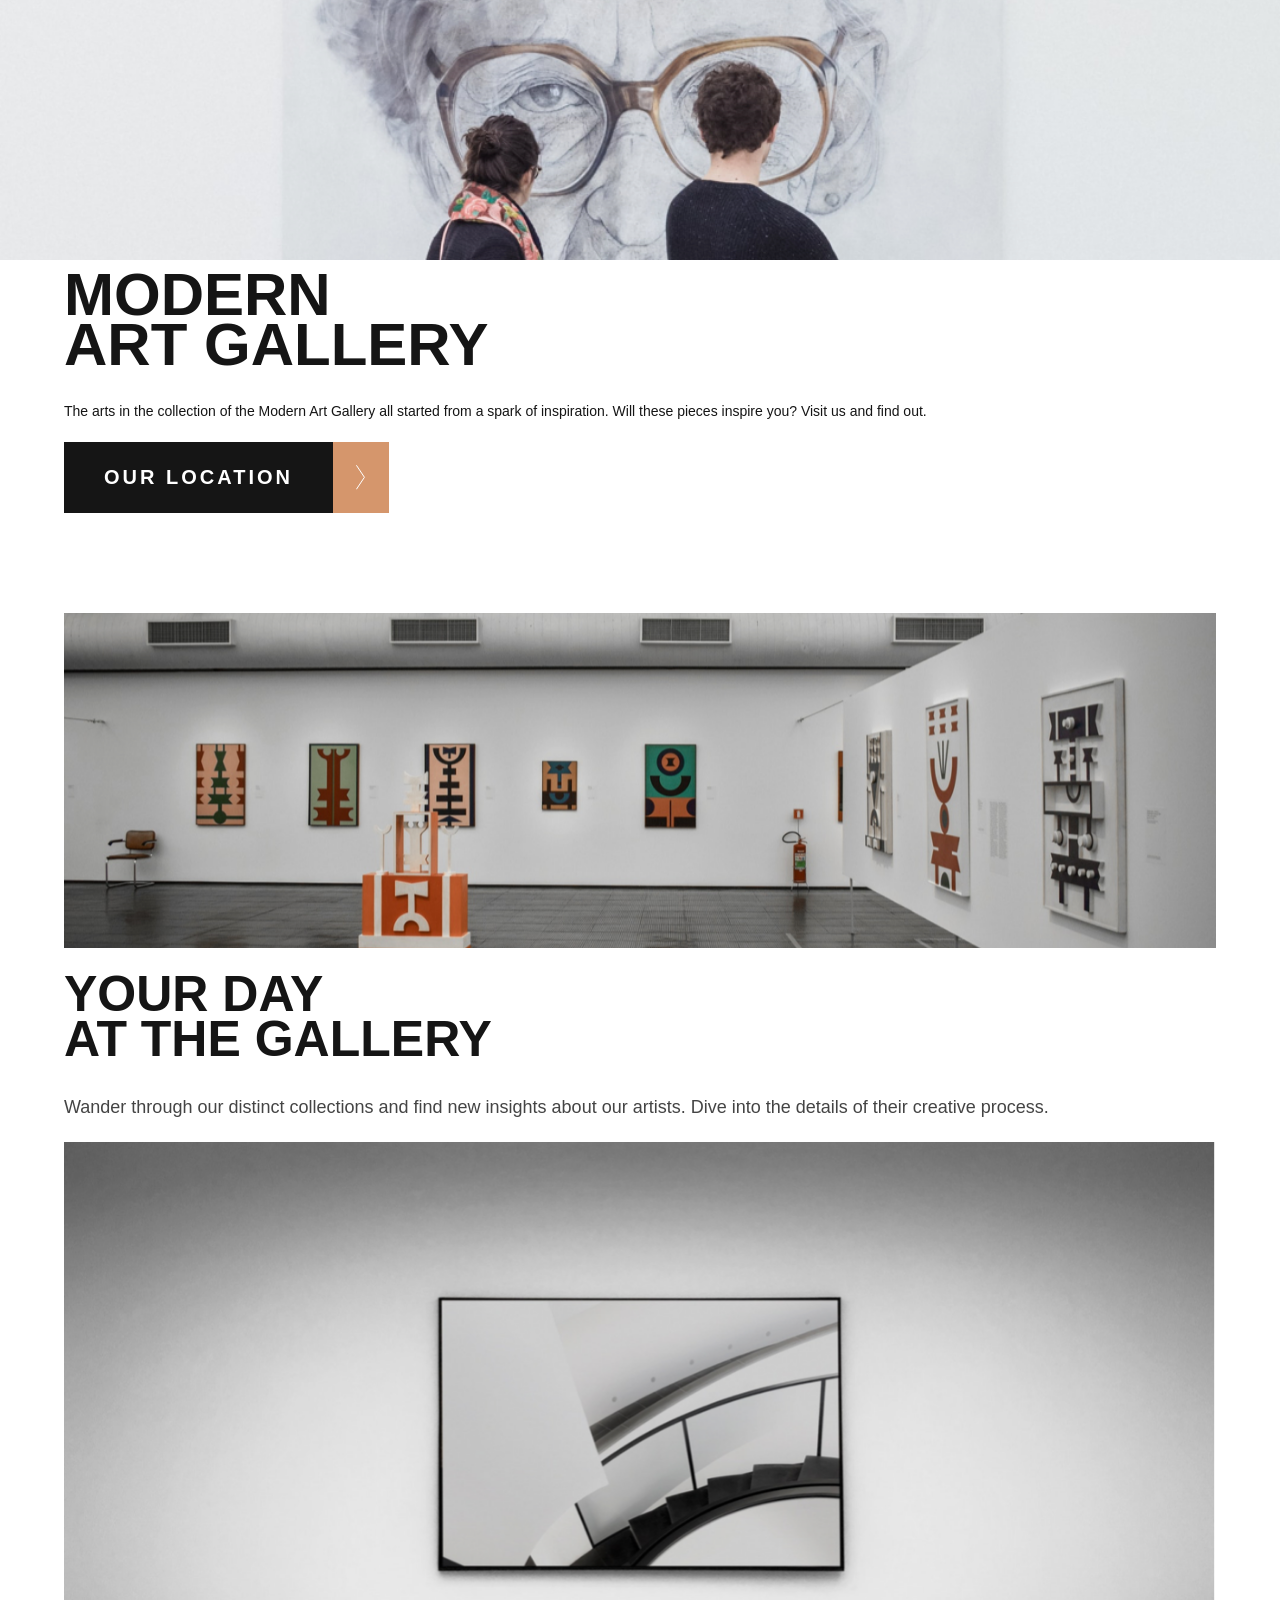
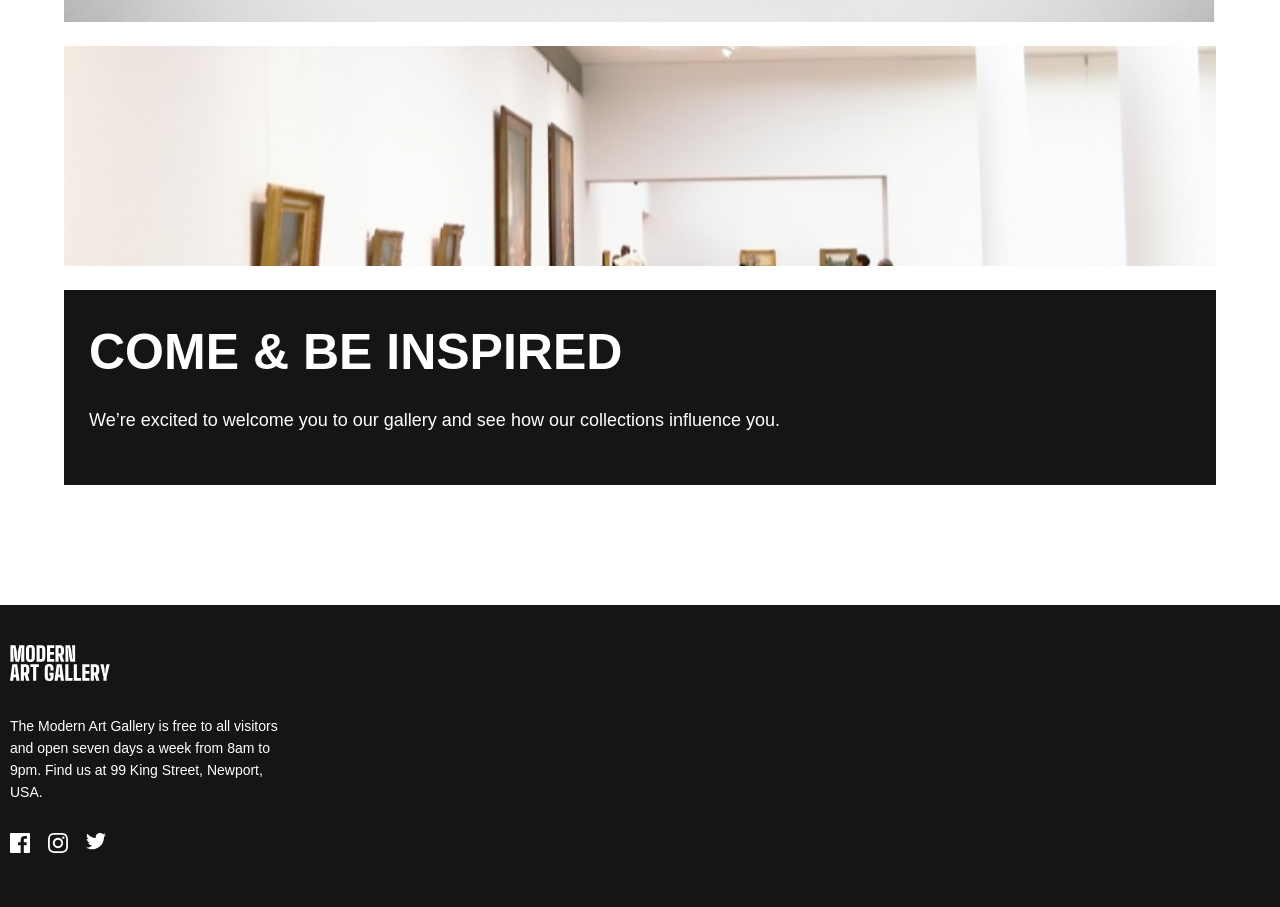
==== commit e2f28089: "+ cambios" ====
--- a/code/index.html
+++ b/code/index.html
@@ -14,7 +14,6 @@
   <link rel="preconnect" href="https://fonts.gstatic.com" crossorigin>
   <link href="https://fonts.googleapis.com/css2?family=Outfit:wght@100..900&display=swap" rel="stylesheet">
   <link href="https://fonts.googleapis.com/css2?family=Big+Shoulders:opsz,wght@10..72,100..900&display=swap" rel="stylesheet">
-  <link rel="stylesheet" href="https://i.icomoon.io/public/temp/37f797ec00/ConquerBlocks/style.css">
 
   <meta property="og:title" content="">
   <meta property="og:type" content="">
@@ -30,6 +29,11 @@
 </head>
 
 <body>
+  <div class="header__img">
+    <figure>
+      <img src="img/cuadro-abuela.png" alt="Cuadro de una abuela">
+    </figure> 
+  </div>
   <div class="container_info">
   <header class="header__principal">
     <div class="container">
@@ -41,7 +45,7 @@
         Will these pieces inspire you? Visit us and find out.
       </p>
 
-      <a href="#" class="btn-location">
+      <a href="location.html" class="btn-location">
         <span class="btn-location__text">OUR LOCATION</span>
         <span class="btn-location__icon"><img src="img/flecha-btn.svg" alt=""></span>
       </a>
@@ -58,7 +62,7 @@
         </section>
 
         <section class="hero-2">
-          <h1 class="hero-2__title">YOUR DAY AT THE GALLERY</h1>
+          <h1 class="hero-2__title">YOUR DAY <br> AT THE GALLERY</h1>
           <p class="hero-2__description">
             Wander through our distinct collections and find new insights about our artists. 
             Dive into the details of their creative process.
@@ -99,9 +103,9 @@
       </p>
 
       <div class="footer__icon">
-        <span class="icon-facebook2"></span>
-        <span class="icon-instagram"></span>
-        <span class="icon-twitter"></span>
+        <a href="#"><img src="img/facebook-logo.svg" alt="logo de facebook"></a>
+        <a href="#"><img src="img/instagram-logo.svg" alt="logo de instagram"></a>
+        <a href="#"><img src="img/twitter-logo.svg" alt="logo de twitter"></a>
       </div>
 
     </div>
--- a/code/css/style.css
+++ b/code/css/style.css
@@ -26,6 +26,67 @@
 .hero {
   margin-bottom: 120px;
 }
+.hero .hero-1 {
+  padding-bottom: 10px;
+}
+.hero .hero-1 img {
+  width: 100%;
+  height: 335px;
+  object-fit: cover;
+}
+.hero .hero-2 .hero-2__title {
+  font-family: "Big Shoulders", sans-serif;
+  font-size: 50px;
+  font-weight: 900;
+  line-height: 45px;
+  color: #151515;
+  padding-bottom: 30px;
+  padding-top: 10px;
+}
+.hero .hero-2 .hero-2__description {
+  font-family: "Outfit", sans-serif;
+  font-size: 18px;
+  font-weight: 400;
+  line-height: 30px;
+  color: #444444;
+  padding-bottom: 20px;
+  padding-right: 50px;
+}
+.hero .hero-3 {
+  padding-bottom: 20px;
+}
+.hero .hero-3 img {
+  width: 100%;
+  height: 480px;
+  object-fit: cover;
+}
+.hero .hero-4 {
+  padding-bottom: 20px;
+}
+.hero .hero-4 img {
+  width: 100%;
+  height: 220px;
+  object-fit: cover;
+}
+.hero .hero-5 {
+  background-color: #151515;
+}
+.hero .hero-5 .hero-5__title {
+  font-family: "Big Shoulders", sans-serif;
+  font-size: 50px;
+  font-weight: 900;
+  line-height: 45px;
+  color: #FFFFFF;
+  padding: 40px 25px 20px 25px;
+}
+.hero .hero-5 .hero-5__description {
+  font-family: "Outfit", sans-serif;
+  font-size: 18px;
+  font-weight: 300;
+  line-height: 30px;
+  color: #FFFFFF;
+  padding: 10px 25px 50px 25px;
+}
 
 footer.footer__principal {
   padding-top: 40px;
@@ -62,8 +123,7 @@
 }
 
 header.header__principal {
-  padding-top: 200px;
-  padding-bottom: 20px;
+  padding-bottom: 100px;
 }
 header.header__principal .container {
   display: flex;
@@ -76,6 +136,7 @@
   line-height: 50px;
   color: #151515;
   padding-bottom: 30px;
+  padding-top: 10px;
 }
 header.header__principal .header__description {
   font-family: "Outfit", sans-serif;
@@ -85,9 +146,43 @@
   color: #151515;
   padding-bottom: 20px;
 }
+header.header__principal .btn-location {
+  display: inline-flex;
+  text-decoration: none;
+  font-family: "Big Shoulders", sans-serif;
+}
+header.header__principal .btn-location__text {
+  background-color: #151515;
+  color: white;
+  padding: 24px 40px;
+  font-family: "Big Shoulders", sans-serif;
+  font-size: 20px;
+  font-weight: 800;
+  letter-spacing: 3px;
+  text-transform: uppercase;
+  display: flex;
+  align-items: center;
+}
+header.header__principal .btn-location__text:hover {
+  background-color: #D5966C;
+}
+header.header__principal .btn-location__icon {
+  width: 56px;
+  background-color: #D5966C;
+  display: flex;
+  justify-content: center;
+  align-items: center;
+}
+header.header__principal .btn-location__icon:hover {
+  background-color: #151515;
+}
+header.header__principal .btn-location__icon img {
+  width: 10px;
+}
+
 .container_info {
-  padding-left: 15px;
-  padding-right: 22px;
+  padding-left: 16px;
+  padding-right: 16px;
   max-width: 1200px;
   margin-left: auto;
   margin-right: auto;
@@ -102,21 +197,18 @@
 body {
   padding: 0px;
   position: relative;
-  background-image: url("../img/cuadro-abuela.png");
-  background-repeat: no-repeat;
-  background-size: 200px;
-  background-position: 50% 0%;
-  z-index: 1;
-}
-body::before {
-  content: "";
-  position: absolute;
-  top: 0;
-  left: 0;
-  width: 100%;
-  height: 200px;
-  background-color: #E1E5E6;
-  z-index: -1;
+  width: 100%;
+}
+body .header__img figure {
+  margin: 0;
+  width: 100%;
+  height: 260px;
+  overflow: hidden;
+}
+body .header__img figure img {
+  width: 100%;
+  height: 100%;
+  object-fit: cover;
 }
 
 html * {
